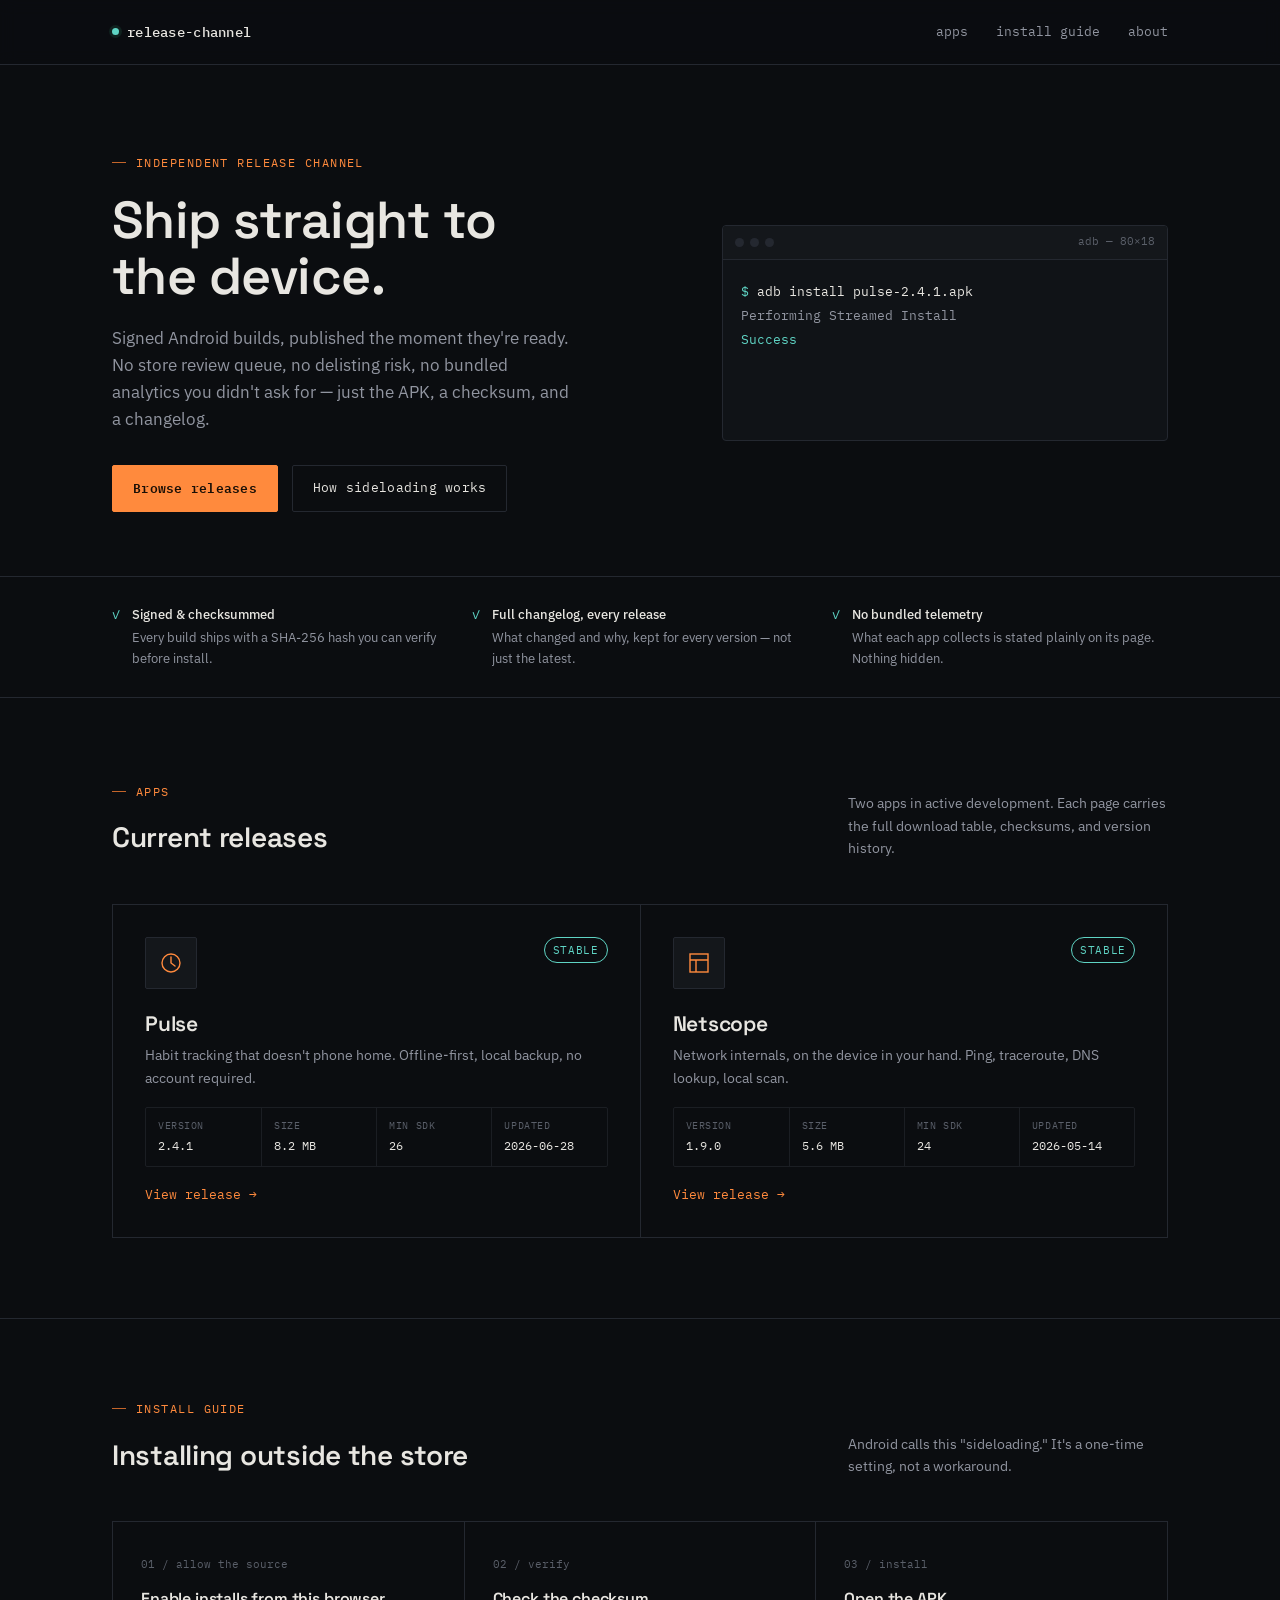
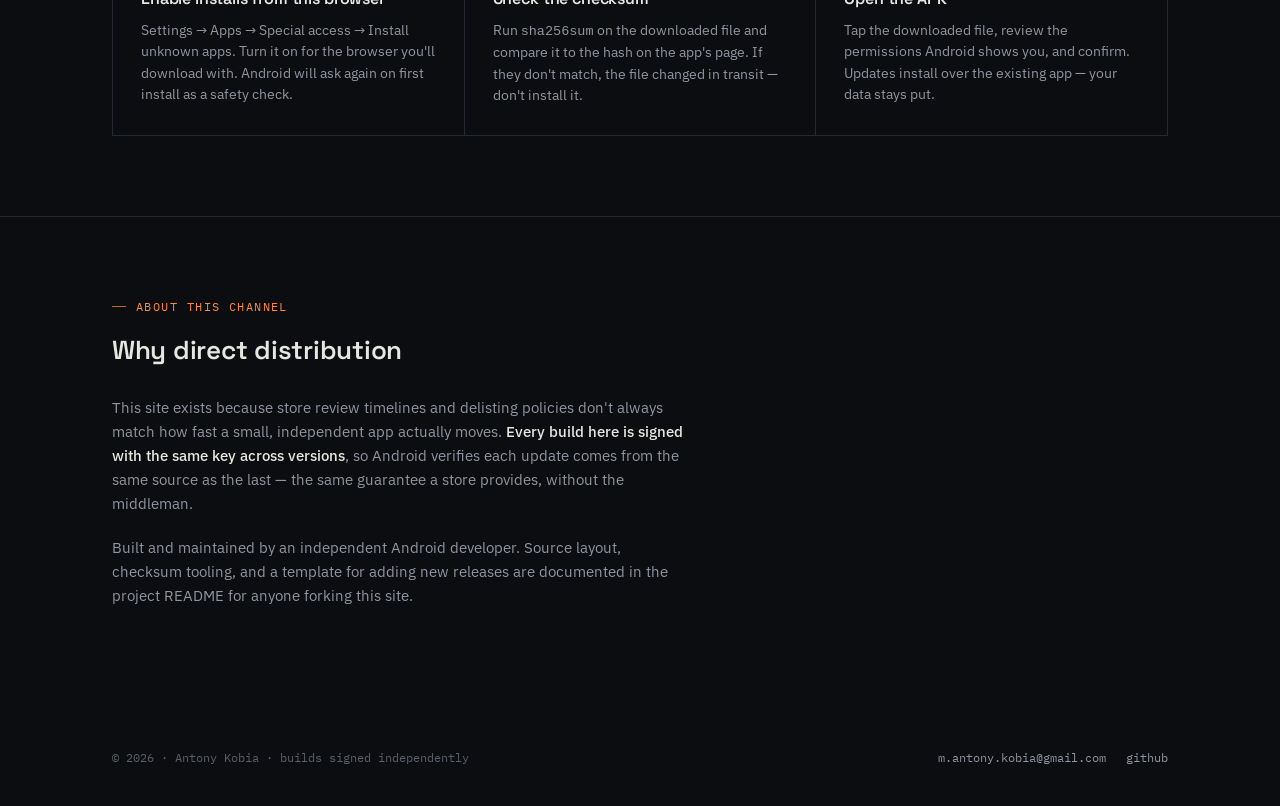
==== index.html @ 5dc078b7 "initial site" ====
<!DOCTYPE html>
<html lang="en">
<head>
<meta charset="UTF-8">
<meta name="viewport" content="width=device-width, initial-scale=1.0">
<title>Release Channel — direct Android builds</title>
<meta name="description" content="Signed Android APKs, published directly by an independent developer. No store queue, full changelogs, verifiable checksums.">
<link rel="preconnect" href="https://fonts.googleapis.com">
<link rel="preconnect" href="https://fonts.gstatic.com" crossorigin>
<link href="https://fonts.googleapis.com/css2?family=Space+Grotesk:wght@500;600;700&family=IBM+Plex+Sans:wght@400;500&family=IBM+Plex+Mono:wght@400;500&display=swap" rel="stylesheet">
<link rel="stylesheet" href="style.css">
</head>
<body>

<nav class="site-nav">
  <div class="wrap">
    <a href="index.html" class="brand"><span class="dot"></span>release-channel</a>
    <div class="nav-links">
      <a href="#apps">apps</a>
      <a href="#install-guide">install guide</a>
      <a href="#about">about</a>
    </div>
  </div>
</nav>

<header class="hero">
  <div class="wrap hero-grid">
    <div>
      <span class="eyebrow">independent release channel</span>
      <h1>Ship straight to the device.</h1>
      <p class="lede">Signed Android builds, published the moment they're ready. No store review queue, no delisting risk, no bundled analytics you didn't ask for — just the APK, a checksum, and a changelog.</p>
      <div class="hero-actions">
        <a href="#apps" class="btn btn-primary">Browse releases</a>
        <a href="#install-guide" class="btn btn-ghost">How sideloading works</a>
      </div>
    </div>
    <div class="terminal" aria-hidden="true">
      <div class="terminal-bar"><span></span><span></span><span></span><div class="label">adb — 80×18</div></div>
      <div class="terminal-body" data-terminal data-lines='[
        {"type":"cmd","text":"adb install pulse-2.4.1.apk","speed":24},
        {"type":"out","text":"Performing Streamed Install","pause":150},
        {"type":"ok","text":"Success","pause":500},
        {"type":"cmd","text":"sha256sum pulse-2.4.1.apk","speed":18},
        {"type":"out","text":"4f91a8...e2c0  pulse-2.4.1.apk"}
      ]'></div>
    </div>
  </div>
</header>

<section class="trust-strip">
  <div class="wrap">
    <div class="trust-item"><span class="mark">✓</span><div><b>Signed & checksummed</b>Every build ships with a SHA-256 hash you can verify before install.</div></div>
    <div class="trust-item"><span class="mark">✓</span><div><b>Full changelog, every release</b>What changed and why, kept for every version — not just the latest.</div></div>
    <div class="trust-item"><span class="mark">✓</span><div><b>No bundled telemetry</b>What each app collects is stated plainly on its page. Nothing hidden.</div></div>
  </div>
</section>

<section class="section" id="apps">
  <div class="wrap">
    <div class="section-head">
      <div>
        <span class="eyebrow">apps</span>
        <h2>Current releases</h2>
      </div>
      <p class="desc">Two apps in active development. Each page carries the full download table, checksums, and version history.</p>
    </div>

    <div class="apps-grid">

      <article class="release-card">
        <div class="card-top">
          <div class="app-mark" aria-hidden="true">
            <svg width="26" height="26" viewBox="0 0 26 26" fill="none"><circle cx="13" cy="13" r="9" stroke="#FF8A3D" stroke-width="1.4"/><path d="M13 7v6l4 3" stroke="#FF8A3D" stroke-width="1.4" stroke-linecap="round"/></svg>
          </div>
          <span class="status-pill">stable</span>
        </div>
        <div>
          <h3>Pulse</h3>
          <p class="tagline">Habit tracking that doesn't phone home. Offline-first, local backup, no account required.</p>
        </div>
        <div class="spec-plate compact">
          <div><span class="k">version</span><span class="v">2.4.1</span></div>
          <div><span class="k">size</span><span class="v">8.2 MB</span></div>
          <div><span class="k">min sdk</span><span class="v">26</span></div>
          <div><span class="k">updated</span><span class="v">2026-06-28</span></div>
        </div>
        <a href="apps/pulse.html" class="card-link">View release <span aria-hidden="true">→</span></a>
      </article>

      <article class="release-card">
        <div class="card-top">
          <div class="app-mark" aria-hidden="true">
            <svg width="26" height="26" viewBox="0 0 26 26" fill="none"><rect x="4" y="4" width="18" height="18" stroke="#FF8A3D" stroke-width="1.4"/><path d="M4 10h18M10 10v12" stroke="#FF8A3D" stroke-width="1.4"/></svg>
          </div>
          <span class="status-pill">stable</span>
        </div>
        <div>
          <h3>Netscope</h3>
          <p class="tagline">Network internals, on the device in your hand. Ping, traceroute, DNS lookup, local scan.</p>
        </div>
        <div class="spec-plate compact">
          <div><span class="k">version</span><span class="v">1.9.0</span></div>
          <div><span class="k">size</span><span class="v">5.6 MB</span></div>
          <div><span class="k">min sdk</span><span class="v">24</span></div>
          <div><span class="k">updated</span><span class="v">2026-05-14</span></div>
        </div>
        <a href="apps/netscope.html" class="card-link">View release <span aria-hidden="true">→</span></a>
      </article>

    </div>
  </div>
</section>

<section class="section" id="install-guide">
  <div class="wrap">
    <div class="section-head">
      <div>
        <span class="eyebrow">install guide</span>
        <h2>Installing outside the store</h2>
      </div>
      <p class="desc">Android calls this "sideloading." It's a one-time setting, not a workaround.</p>
    </div>
    <div class="steps">
      <div class="step">
        <span class="tag">01 / allow the source</span>
        <h4>Enable installs from this browser</h4>
        <p>Settings → Apps → Special access → Install unknown apps. Turn it on for the browser you'll download with. Android will ask again on first install as a safety check.</p>
      </div>
      <div class="step">
        <span class="tag">02 / verify</span>
        <h4>Check the checksum</h4>
        <p>Run <code>sha256sum</code> on the downloaded file and compare it to the hash on the app's page. If they don't match, the file changed in transit — don't install it.</p>
      </div>
      <div class="step">
        <span class="tag">03 / install</span>
        <h4>Open the APK</h4>
        <p>Tap the downloaded file, review the permissions Android shows you, and confirm. Updates install over the existing app — your data stays put.</p>
      </div>
    </div>
  </div>
</section>

<section class="section" id="about" style="border-bottom:none;">
  <div class="wrap">
    <span class="eyebrow">about this channel</span>
    <h2 style="margin-top:14px; margin-bottom:24px; font-size:26px;">Why direct distribution</h2>
    <p class="about-block">This site exists because store review timelines and delisting policies don't always match how fast a small, independent app actually moves. <b>Every build here is signed with the same key across versions</b>, so Android verifies each update comes from the same source as the last — the same guarantee a store provides, without the middleman.</p>
    <p class="about-block">Built and maintained by an independent Android developer. Source layout, checksum tooling, and a template for adding new releases are documented in the project README for anyone forking this site.</p>
  </div>
</section>

<footer>
  <div class="wrap">
    <span class="foot-meta">© 2026 · Antony Kobia · builds signed independently</span>
    <div class="foot-links">
      <a href="mailto:m.antony.kobia@gmail.com">m.antony.kobia@gmail.com</a>
      <a href="https://github.com/Antony486">github</a>
    </div>
  </div>
</footer>

<script src="script.js"></script>
</body>
</html>
---- style.css ----
/* ==========================================================================
   Release Channel — shared stylesheet
   Token system lives at the top. Edit these to reskin the whole site.
   ========================================================================== */

:root{
  --bg:            #0B0D10;
  --bg-raised:     #101317;
  --surface:       #14171B;
  --surface-2:     #191D22;
  --hairline:      #242830;
  --hairline-soft: #1B1E23;

  --text:          #E8E6E1;
  --text-dim:      #9195A0;
  --text-faint:    #5A5F69;

  --accent:        #FF8A3D;   /* copper / solder signal */
  --accent-dim:    #C4652A;
  --accent-wash:   #2A1E14;

  --ok:            #5FD4C4;   /* verified / success */
  --ok-wash:       #10221F;
  --warn:          #E8B84B;
  --warn-wash:     #241C0C;

  --radius: 2px;
  --radius-lg: 4px;

  --font-display: 'Space Grotesk', 'Arial Narrow', sans-serif;
  --font-body:    'IBM Plex Sans', -apple-system, sans-serif;
  --font-mono:    'IBM Plex Mono', 'SFMono-Regular', Menlo, monospace;

  --maxw: 1120px;
}

*{ box-sizing:border-box; }
html{ scroll-behavior:smooth; }
body{
  margin:0;
  background:var(--bg);
  color:var(--text);
  font-family:var(--font-body);
  font-size:16px;
  line-height:1.6;
  -webkit-font-smoothing:antialiased;
}
img{ max-width:100%; display:block; }
a{ color:inherit; text-decoration:none; }
h1,h2,h3,h4{ font-family:var(--font-display); margin:0; font-weight:600; letter-spacing:-0.01em; }
p{ margin:0; }
ul{ margin:0; padding:0; list-style:none; }
button{ font-family:inherit; cursor:pointer; }

::selection{ background:var(--accent); color:#0B0D10; }

/* focus states — kept visible everywhere */
a:focus-visible,
button:focus-visible,
[tabindex]:focus-visible{
  outline:1px solid var(--accent);
  outline-offset:3px;
}

@media (prefers-reduced-motion: reduce){
  *{ animation-duration:0.001ms !important; animation-iteration-count:1 !important; transition-duration:0.001ms !important; scroll-behavior:auto !important; }
}

.wrap{
  max-width:var(--maxw);
  margin:0 auto;
  padding:0 32px;
}

.eyebrow{
  font-family:var(--font-mono);
  font-size:12px;
  letter-spacing:0.12em;
  text-transform:uppercase;
  color:var(--accent);
  display:flex;
  align-items:center;
  gap:10px;
}
.eyebrow::before{
  content:"";
  width:14px;
  height:1px;
  background:var(--accent-dim);
}

/* ---------- nav ---------- */
.site-nav{
  position:sticky; top:0; z-index:50;
  background:rgba(11,13,16,0.88);
  backdrop-filter:blur(8px);
  border-bottom:1px solid var(--hairline);
}
.site-nav .wrap{
  height:64px;
  display:flex;
  align-items:center;
  justify-content:space-between;
}
.brand{
  font-family:var(--font-mono);
  font-size:14px;
  font-weight:500;
  letter-spacing:0.02em;
  display:flex;
  align-items:center;
  gap:8px;
}
.brand .dot{
  width:7px;height:7px;border-radius:50%;
  background:var(--ok);
  box-shadow:0 0 0 3px var(--ok-wash);
}
.nav-links{ display:flex; gap:28px; }
.nav-links a{
  font-size:13px;
  color:var(--text-dim);
  font-family:var(--font-mono);
  transition:color .15s ease;
}
.nav-links a:hover{ color:var(--text); }
.nav-back{
  font-family:var(--font-mono);
  font-size:13px;
  color:var(--text-dim);
  display:flex; align-items:center; gap:8px;
}
.nav-back:hover{ color:var(--accent); }

/* ---------- hero ---------- */
.hero{
  padding:88px 0 64px;
  border-bottom:1px solid var(--hairline);
}
.hero-grid{
  display:grid;
  grid-template-columns:1.1fr 0.9fr;
  gap:64px;
  align-items:center;
}
.hero h1{
  font-size:52px;
  line-height:1.08;
  margin:20px 0 20px;
  max-width:14ch;
}
.hero .lede{
  font-size:17px;
  color:var(--text-dim);
  max-width:46ch;
  margin-bottom:32px;
}
.hero-actions{ display:flex; gap:14px; flex-wrap:wrap; }

.btn{
  font-family:var(--font-mono);
  font-size:13px;
  letter-spacing:0.02em;
  padding:12px 20px;
  border-radius:var(--radius);
  border:1px solid var(--hairline);
  display:inline-flex; align-items:center; gap:8px;
  transition:border-color .15s ease, background .15s ease, transform .1s ease;
}
.btn:active{ transform:translateY(1px); }
.btn-primary{
  background:var(--accent);
  color:#1A0F06;
  border-color:var(--accent);
  font-weight:600;
}
.btn-primary:hover{ background:#FFA35F; border-color:#FFA35F; }
.btn-ghost{ color:var(--text); }
.btn-ghost:hover{ border-color:var(--text-faint); background:var(--surface); }

/* terminal */
.terminal{
  background:var(--bg-raised);
  border:1px solid var(--hairline);
  border-radius:var(--radius-lg);
  overflow:hidden;
}
.terminal-bar{
  height:34px;
  display:flex; align-items:center; gap:6px;
  padding:0 12px;
  border-bottom:1px solid var(--hairline);
  background:var(--surface);
}
.terminal-bar span{
  width:9px;height:9px;border-radius:50%;
  background:var(--hairline);
}
.terminal-bar .label{
  margin-left:auto;
  font-family:var(--font-mono);
  font-size:11px;
  color:var(--text-faint);
}
.terminal-body{
  padding:20px 18px;
  font-family:var(--font-mono);
  font-size:13px;
  line-height:1.85;
  min-height:180px;
}
.terminal-body .line{ white-space:pre-wrap; word-break:break-word; }
.terminal-body .prompt{ color:var(--ok); }
.terminal-body .out{ color:var(--text-dim); }
.terminal-body .ok{ color:var(--ok); }
.terminal-body .cursor{
  display:inline-block; width:7px; height:14px;
  background:var(--accent); vertical-align:-2px;
  animation:blink 1s steps(1) infinite;
}
@keyframes blink{ 50%{ opacity:0; } }

/* ---------- trust strip ---------- */
.trust-strip{
  border-bottom:1px solid var(--hairline);
  padding:28px 0;
}
.trust-strip .wrap{
  display:grid;
  grid-template-columns:repeat(3,1fr);
  gap:24px;
}
.trust-item{
  display:flex; gap:12px; align-items:flex-start;
  font-size:13px; color:var(--text-dim);
}
.trust-item .mark{
  font-family:var(--font-mono);
  color:var(--ok);
  font-size:13px;
  flex-shrink:0;
}
.trust-item b{ color:var(--text); font-weight:500; display:block; margin-bottom:2px; }

/* ---------- section shell ---------- */
.section{ padding:80px 0; border-bottom:1px solid var(--hairline); }
.section-head{ margin-bottom:44px; display:flex; justify-content:space-between; align-items:flex-end; gap:24px; }
.section-head h2{ font-size:28px; margin-top:14px; }
.section-head .desc{ color:var(--text-dim); font-size:14px; max-width:40ch; margin-top:14px; }

/* ---------- apps grid / release cards ---------- */
.apps-grid{
  display:grid;
  grid-template-columns:repeat(2,1fr);
  gap:1px;
  background:var(--hairline);
  border:1px solid var(--hairline);
}
.release-card{
  background:var(--bg);
  padding:32px;
  display:flex;
  flex-direction:column;
  gap:18px;
  transition:background .15s ease;
}
.release-card:hover{ background:var(--surface); }
.card-top{ display:flex; justify-content:space-between; align-items:flex-start; gap:16px; }
.app-mark{
  width:52px; height:52px;
  border:1px solid var(--hairline);
  border-radius:var(--radius);
  display:flex; align-items:center; justify-content:center;
  flex-shrink:0;
  background:var(--surface);
}
.status-pill{
  font-family:var(--font-mono);
  font-size:10.5px;
  letter-spacing:0.06em;
  text-transform:uppercase;
  padding:4px 8px;
  border-radius:20px;
  border:1px solid var(--ok);
  color:var(--ok);
  white-space:nowrap;
}
.release-card h3{ font-size:21px; margin-bottom:4px; }
.release-card .tagline{ color:var(--text-dim); font-size:14px; }

/* spec plate — the signature element */
.spec-plate{
  font-family:var(--font-mono);
  font-size:11.5px;
  display:grid;
  grid-template-columns:repeat(4,1fr);
  border:1px solid var(--hairline-soft);
  border-radius:var(--radius);
  overflow:hidden;
}
.spec-plate.compact{ grid-template-columns:repeat(4,1fr); }
.spec-plate div{
  padding:10px 12px;
  border-left:1px solid var(--hairline-soft);
}
.spec-plate div:first-child{ border-left:none; }
.spec-plate .k{ color:var(--text-faint); text-transform:uppercase; letter-spacing:0.06em; font-size:9.5px; display:block; margin-bottom:4px; }
.spec-plate .v{ color:var(--text); }

.card-link{
  margin-top:auto;
  font-family:var(--font-mono);
  font-size:13px;
  color:var(--accent);
  display:flex; align-items:center; gap:8px;
}
.release-card:hover .card-link{ gap:12px; }
.card-link{ transition:gap .15s ease; }

/* ---------- install guide ---------- */
.steps{
  display:grid;
  grid-template-columns:repeat(3,1fr);
  gap:1px;
  background:var(--hairline);
  border:1px solid var(--hairline);
}
.step{ background:var(--bg); padding:28px; }
.step .tag{ font-family:var(--font-mono); color:var(--text-faint); font-size:11px; }
.step h4{ font-size:16px; margin:10px 0 8px; }
.step p{ font-size:13.5px; color:var(--text-dim); }

/* ---------- footer ---------- */
footer{ padding:40px 0; }
footer .wrap{
  display:flex; justify-content:space-between; align-items:center; flex-wrap:wrap; gap:16px;
}
.foot-meta{ font-family:var(--font-mono); font-size:12px; color:var(--text-faint); }
.foot-links{ display:flex; gap:20px; }
.foot-links a{ font-size:12px; color:var(--text-dim); font-family:var(--font-mono); }
.foot-links a:hover{ color:var(--accent); }

/* ================= app detail page ================= */
.app-hero{ padding:56px 0 48px; border-bottom:1px solid var(--hairline); }
.app-hero-top{ display:flex; gap:22px; align-items:flex-start; margin-bottom:26px; }
.app-mark-lg{
  width:76px; height:76px;
  border:1px solid var(--hairline);
  border-radius:var(--radius-lg);
  display:flex; align-items:center; justify-content:center;
  background:var(--surface);
  flex-shrink:0;
}
.app-hero h1{ font-size:36px; margin-bottom:6px; }
.app-hero .tagline{ color:var(--text-dim); font-size:15px; }
.app-hero-actions{ display:flex; gap:14px; align-items:center; margin-top:24px; flex-wrap:wrap; }
.dl-size{ font-family:var(--font-mono); font-size:12px; color:var(--text-faint); }

.two-col{ display:grid; grid-template-columns:2fr 1fr; gap:56px; }

.feature-list{ font-family:var(--font-mono); font-size:14px; line-height:2.1; color:var(--text-dim); }
.feature-list .c{ color:var(--text-faint); }
.feature-list b{ color:var(--text); font-weight:500; }

.screens-row{ display:flex; gap:16px; overflow-x:auto; padding:4px 0 12px; }
.phone{
  flex:0 0 auto;
  width:150px; height:300px;
  border:1px solid var(--hairline);
  border-radius:14px;
  background:var(--surface);
  padding:10px 8px;
}
.phone .bar{ height:6px; width:34%; background:var(--hairline); border-radius:3px; margin:0 auto 12px; }
.phone .blk{ background:var(--hairline-soft); border-radius:2px; margin-bottom:8px; }

/* download table */
table.dl-table{ width:100%; border-collapse:collapse; font-size:13.5px; }
table.dl-table th{
  text-align:left; font-family:var(--font-mono); font-size:10.5px;
  text-transform:uppercase; letter-spacing:0.06em; color:var(--text-faint);
  border-bottom:1px solid var(--hairline); padding:0 12px 10px;
}
table.dl-table td{ padding:14px 12px; border-bottom:1px solid var(--hairline-soft); vertical-align:middle; }
table.dl-table tr:last-child td{ border-bottom:none; }
.hash{ font-family:var(--font-mono); font-size:12px; color:var(--text-faint); display:flex; align-items:center; gap:8px; }
.copy-btn{
  background:none; border:1px solid var(--hairline); color:var(--text-dim);
  font-family:var(--font-mono); font-size:11px; padding:3px 8px; border-radius:var(--radius);
}
.copy-btn:hover{ border-color:var(--accent); color:var(--accent); }
.dl-btn{
  font-family:var(--font-mono); font-size:12.5px; color:var(--accent);
  border:1px solid var(--accent-dim); padding:7px 12px; border-radius:var(--radius);
  display:inline-flex; align-items:center; gap:6px;
}
.dl-btn:hover{ background:var(--accent-wash); }

.side-panel{
  border:1px solid var(--hairline);
  border-radius:var(--radius-lg);
  padding:22px;
  height:fit-content;
  position:sticky; top:90px;
}
.side-panel h4{ font-size:13px; text-transform:uppercase; letter-spacing:0.06em; color:var(--text-faint); margin-bottom:16px; font-family:var(--font-mono); font-weight:500; }
.side-row{ display:flex; justify-content:space-between; padding:9px 0; border-bottom:1px solid var(--hairline-soft); font-size:13px; }
.side-row:last-child{ border-bottom:none; }
.side-row .k{ color:var(--text-dim); }
.side-row .v{ font-family:var(--font-mono); font-size:12.5px; }
.verified{ color:var(--ok); display:flex; align-items:center; gap:6px; font-size:12px; margin-top:16px; font-family:var(--font-mono); }
.verified::before{ content:"✓"; }

/* changelog */
.changelog-entry{ display:grid; grid-template-columns:120px 1fr; gap:24px; padding:22px 0; border-bottom:1px solid var(--hairline-soft); }
.changelog-entry:last-child{ border-bottom:none; }
.changelog-entry .ver{ font-family:var(--font-mono); font-size:13px; color:var(--accent); }
.changelog-entry .date{ font-family:var(--font-mono); font-size:11px; color:var(--text-faint); margin-top:4px; }
.changelog-entry ul{ }
.changelog-entry li{ font-size:14px; color:var(--text-dim); padding-left:18px; position:relative; margin-bottom:8px; }
.changelog-entry li::before{ content:"—"; position:absolute; left:0; color:var(--text-faint); }

/* install accordion */
.install-steps{ counter-reset:step; }
.install-step{ display:flex; gap:16px; padding:18px 0; border-bottom:1px solid var(--hairline-soft); }
.install-step:last-child{ border-bottom:none; }
.install-step .n{
  font-family:var(--font-mono); font-size:12px; color:var(--accent);
  width:24px; height:24px; border:1px solid var(--accent-dim); border-radius:50%;
  display:flex; align-items:center; justify-content:center; flex-shrink:0;
}
.install-step h5{ font-size:14.5px; margin-bottom:4px; font-family:var(--font-body); font-weight:500; }
.install-step p{ font-size:13px; color:var(--text-dim); }

/* about page bits reused */
.about-block{ max-width:64ch; color:var(--text-dim); font-size:15px; margin-bottom:20px; }
.about-block b{ color:var(--text); font-weight:500; }

/* ---------- responsive ---------- */
@media (max-width:860px){
  .hero-grid{ grid-template-columns:1fr; gap:40px; }
  .hero h1{ font-size:38px; }
  .trust-strip .wrap{ grid-template-columns:1fr; }
  .apps-grid{ grid-template-columns:1fr; }
  .steps{ grid-template-columns:1fr; }
  .two-col{ grid-template-columns:1fr; }
  .side-panel{ position:static; }
  .nav-links{ display:none; }
  .section{ padding:56px 0; }
  .spec-plate{ grid-template-columns:repeat(2,1fr); }
  .spec-plate div:nth-child(3){ border-left:none; }
}
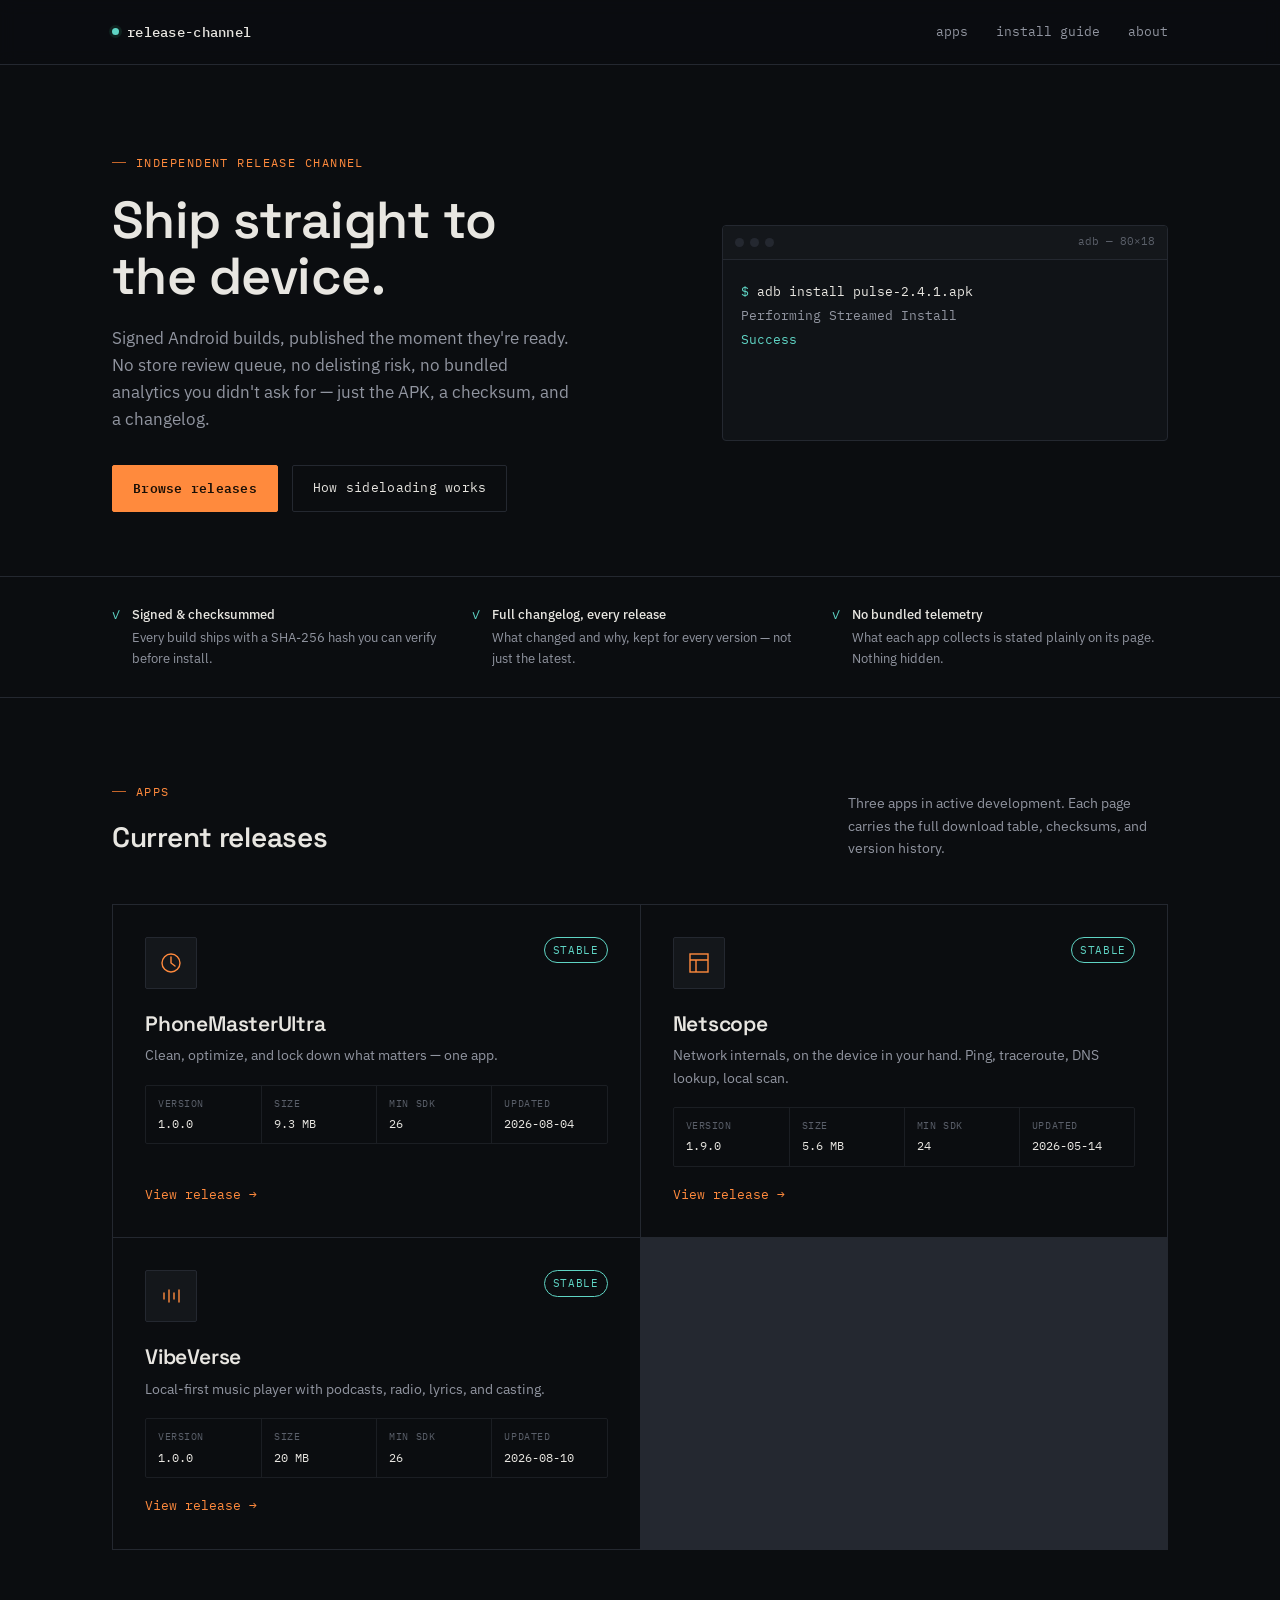
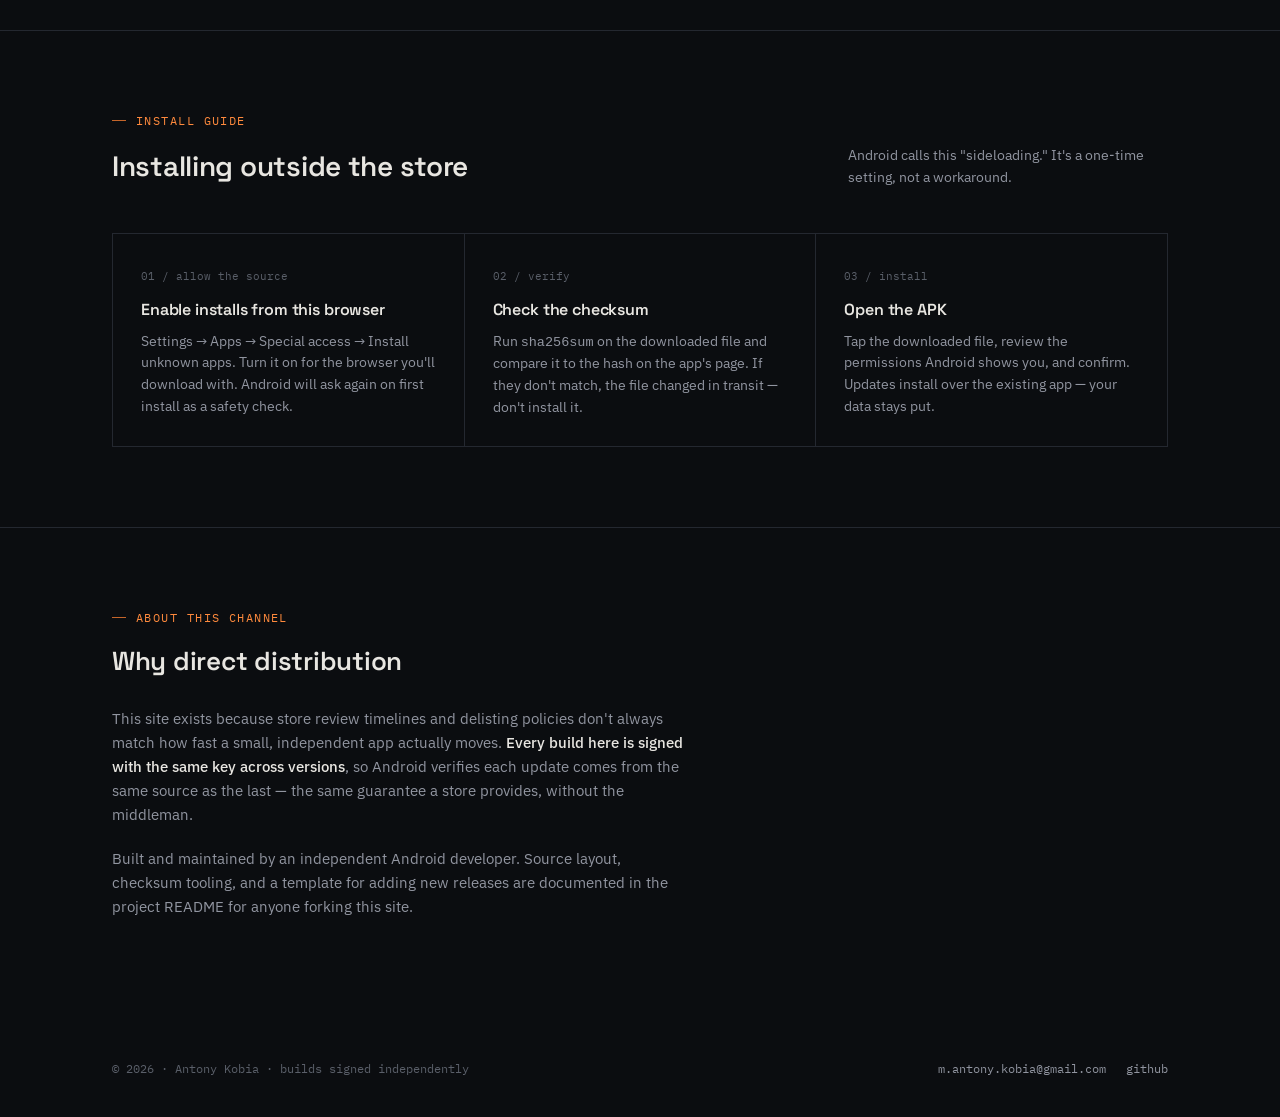
==== commit 7aa10fbe: "add vibeverse v1.0.0" ====
--- a/index.html
+++ b/index.html
@@ -62,7 +62,7 @@
         <span class="eyebrow">apps</span>
         <h2>Current releases</h2>
       </div>
-      <p class="desc">Two apps in active development. Each page carries the full download table, checksums, and version history.</p>
+      <p class="desc">Three apps in active development. Each page carries the full download table, checksums, and version history.</p>
     </div>
 
     <div class="apps-grid">
@@ -75,16 +75,16 @@
           <span class="status-pill">stable</span>
         </div>
         <div>
-          <h3>Pulse</h3>
-          <p class="tagline">Habit tracking that doesn't phone home. Offline-first, local backup, no account required.</p>
+          <h3>PhoneMasterUltra</h3>
+          <p class="tagline">Clean, optimize, and lock down what matters — one app.</p>
         </div>
         <div class="spec-plate compact">
-          <div><span class="k">version</span><span class="v">2.4.1</span></div>
-          <div><span class="k">size</span><span class="v">8.2 MB</span></div>
+          <div><span class="k">version</span><span class="v">1.0.0</span></div>
+          <div><span class="k">size</span><span class="v">9.3 MB</span></div>
           <div><span class="k">min sdk</span><span class="v">26</span></div>
-          <div><span class="k">updated</span><span class="v">2026-06-28</span></div>
+          <div><span class="k">updated</span><span class="v">2026-08-04</span></div>
         </div>
-        <a href="apps/pulse.html" class="card-link">View release <span aria-hidden="true">→</span></a>
+        <a href="apps/phonemasterultra.html" class="card-link">View release <span aria-hidden="true">→</span></a>
       </article>
 
       <article class="release-card">
@@ -105,6 +105,31 @@
           <div><span class="k">updated</span><span class="v">2026-05-14</span></div>
         </div>
         <a href="apps/netscope.html" class="card-link">View release <span aria-hidden="true">→</span></a>
+      </article>
+
+      <article class="release-card">
+        <div class="card-top">
+          <div class="app-mark" aria-hidden="true">
+            <svg width="26" height="26" viewBox="0 0 26 26" fill="none">
+              <path d="M6 16V10" stroke="#FF8A3D" stroke-width="1.4" stroke-linecap="round"/>
+              <path d="M11 19V7" stroke="#FF8A3D" stroke-width="1.4" stroke-linecap="round"/>
+              <path d="M16 16V10" stroke="#FF8A3D" stroke-width="1.4" stroke-linecap="round"/>
+              <path d="M21 19V7" stroke="#FF8A3D" stroke-width="1.4" stroke-linecap="round"/>
+            </svg>
+          </div>
+          <span class="status-pill">stable</span>
+        </div>
+        <div>
+          <h3>VibeVerse</h3>
+          <p class="tagline">Local-first music player with podcasts, radio, lyrics, and casting.</p>
+        </div>
+        <div class="spec-plate compact">
+          <div><span class="k">version</span><span class="v">1.0.0</span></div>
+          <div><span class="k">size</span><span class="v">20 MB</span></div>
+          <div><span class="k">min sdk</span><span class="v">26</span></div>
+          <div><span class="k">updated</span><span class="v">2026-08-10</span></div>
+        </div>
+        <a href="apps/vibeverse.html" class="card-link">View release <span aria-hidden="true">→</span></a>
       </article>
 
     </div>
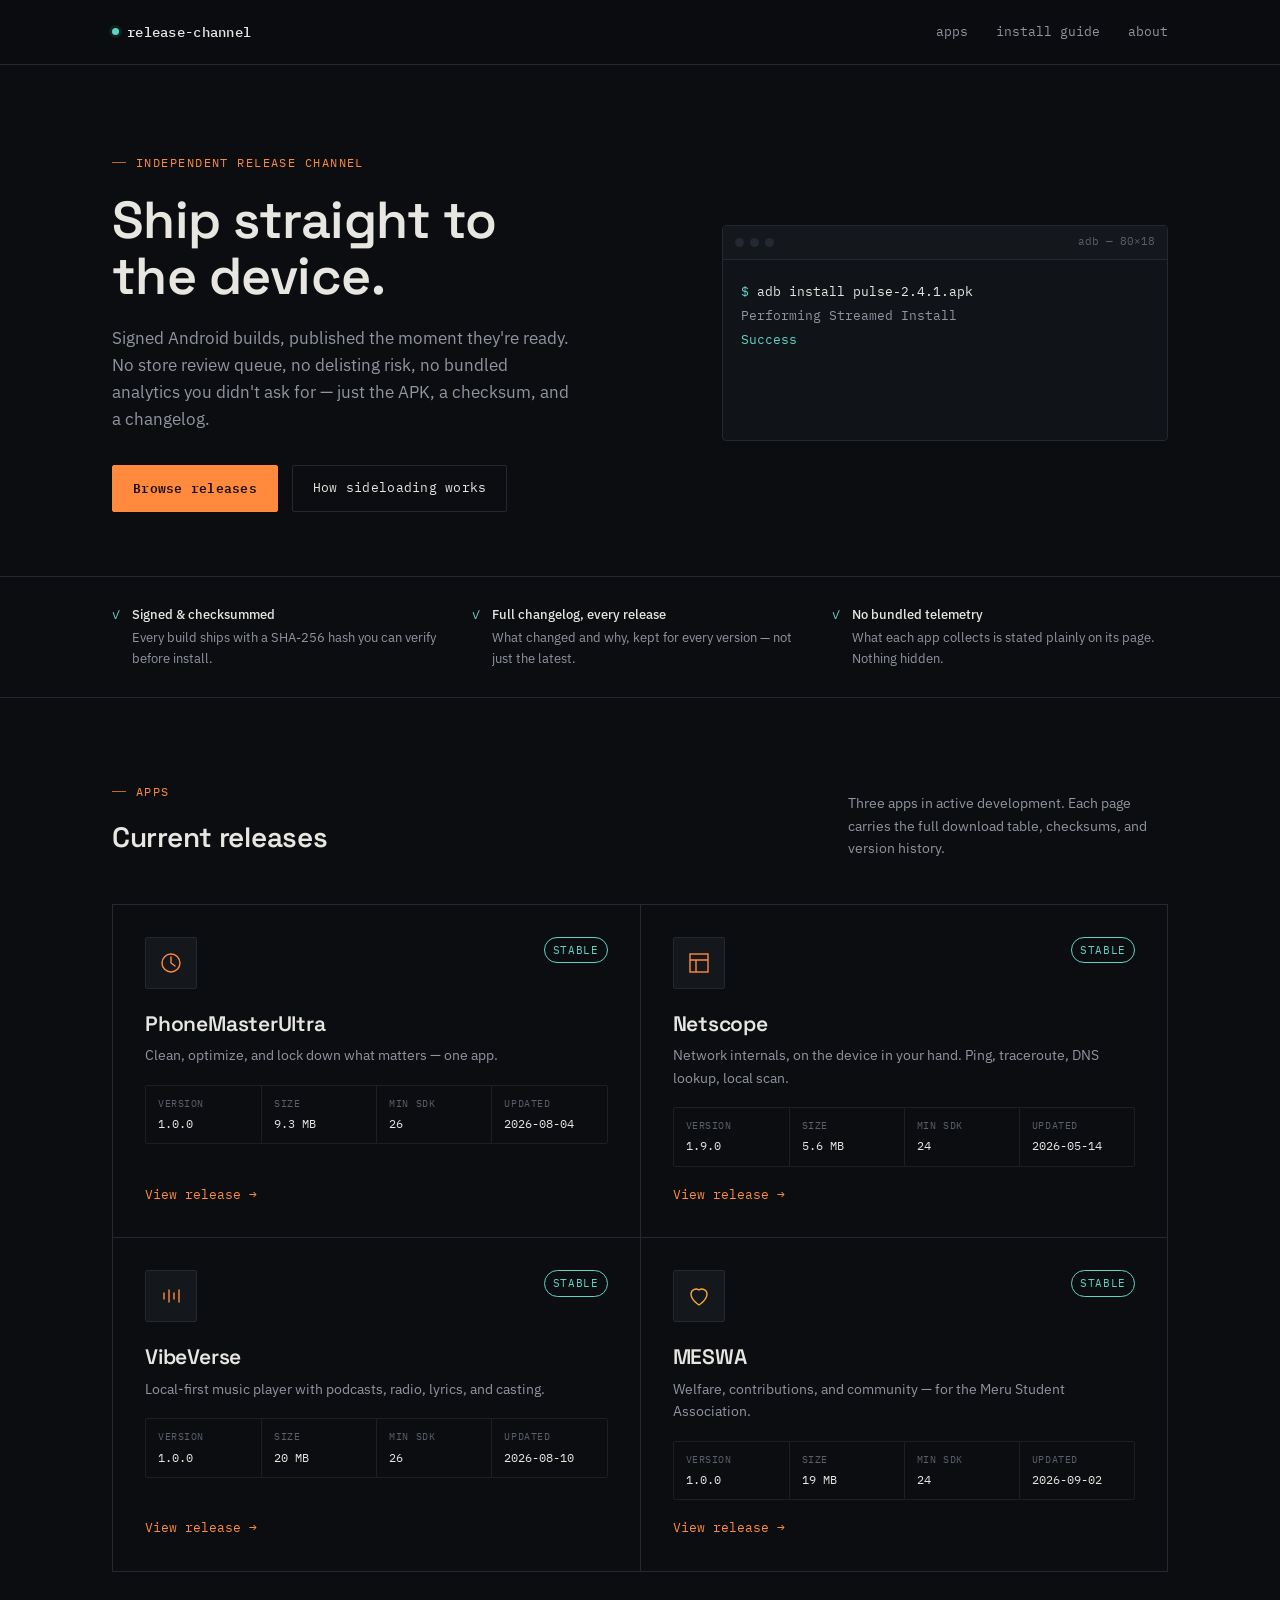
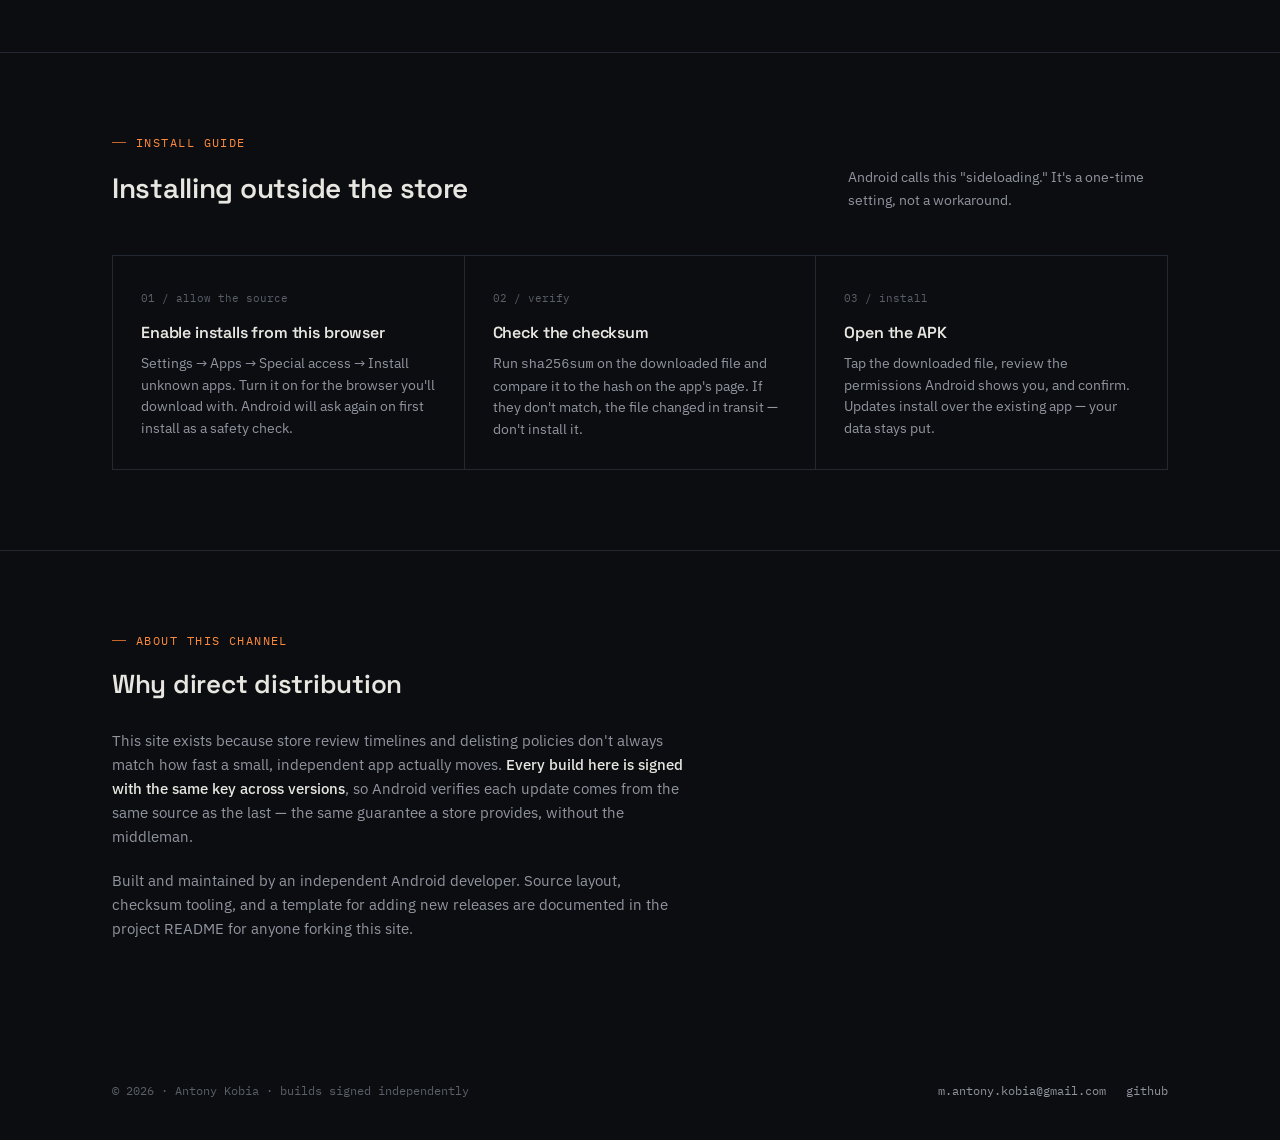
==== commit 30ef2310: "add MESWA v1.0.0" ====
--- a/index.html
+++ b/index.html
@@ -132,6 +132,26 @@
         <a href="apps/vibeverse.html" class="card-link">View release <span aria-hidden="true">→</span></a>
       </article>
 
+      <article class="release-card">
+        <div class="card-top">
+          <div class="app-mark" aria-hidden="true">
+            <svg width="26" height="26" viewBox="0 0 26 26" fill="none"><path d="M13 22s-8-5-8-11a5 5 0 0 1 8-4 5 5 0 0 1 8 4c0 6-8 11-8 11z" stroke="#F4A93B" stroke-width="1.4" stroke-linejoin="round"/></svg>
+          </div>
+          <span class="status-pill">stable</span>
+        </div>
+        <div>
+          <h3>MESWA</h3>
+          <p class="tagline">Welfare, contributions, and community — for the Meru Student Association.</p>
+        </div>
+        <div class="spec-plate compact">
+          <div><span class="k">version</span><span class="v">1.0.0</span></div>
+          <div><span class="k">size</span><span class="v">19 MB</span></div>
+          <div><span class="k">min sdk</span><span class="v">24</span></div>
+          <div><span class="k">updated</span><span class="v">2026-09-02</span></div>
+        </div>
+        <a href="apps/meswa.html" class="card-link">View release <span aria-hidden="true">→</span></a>
+      </article>
+
     </div>
   </div>
 </section>
